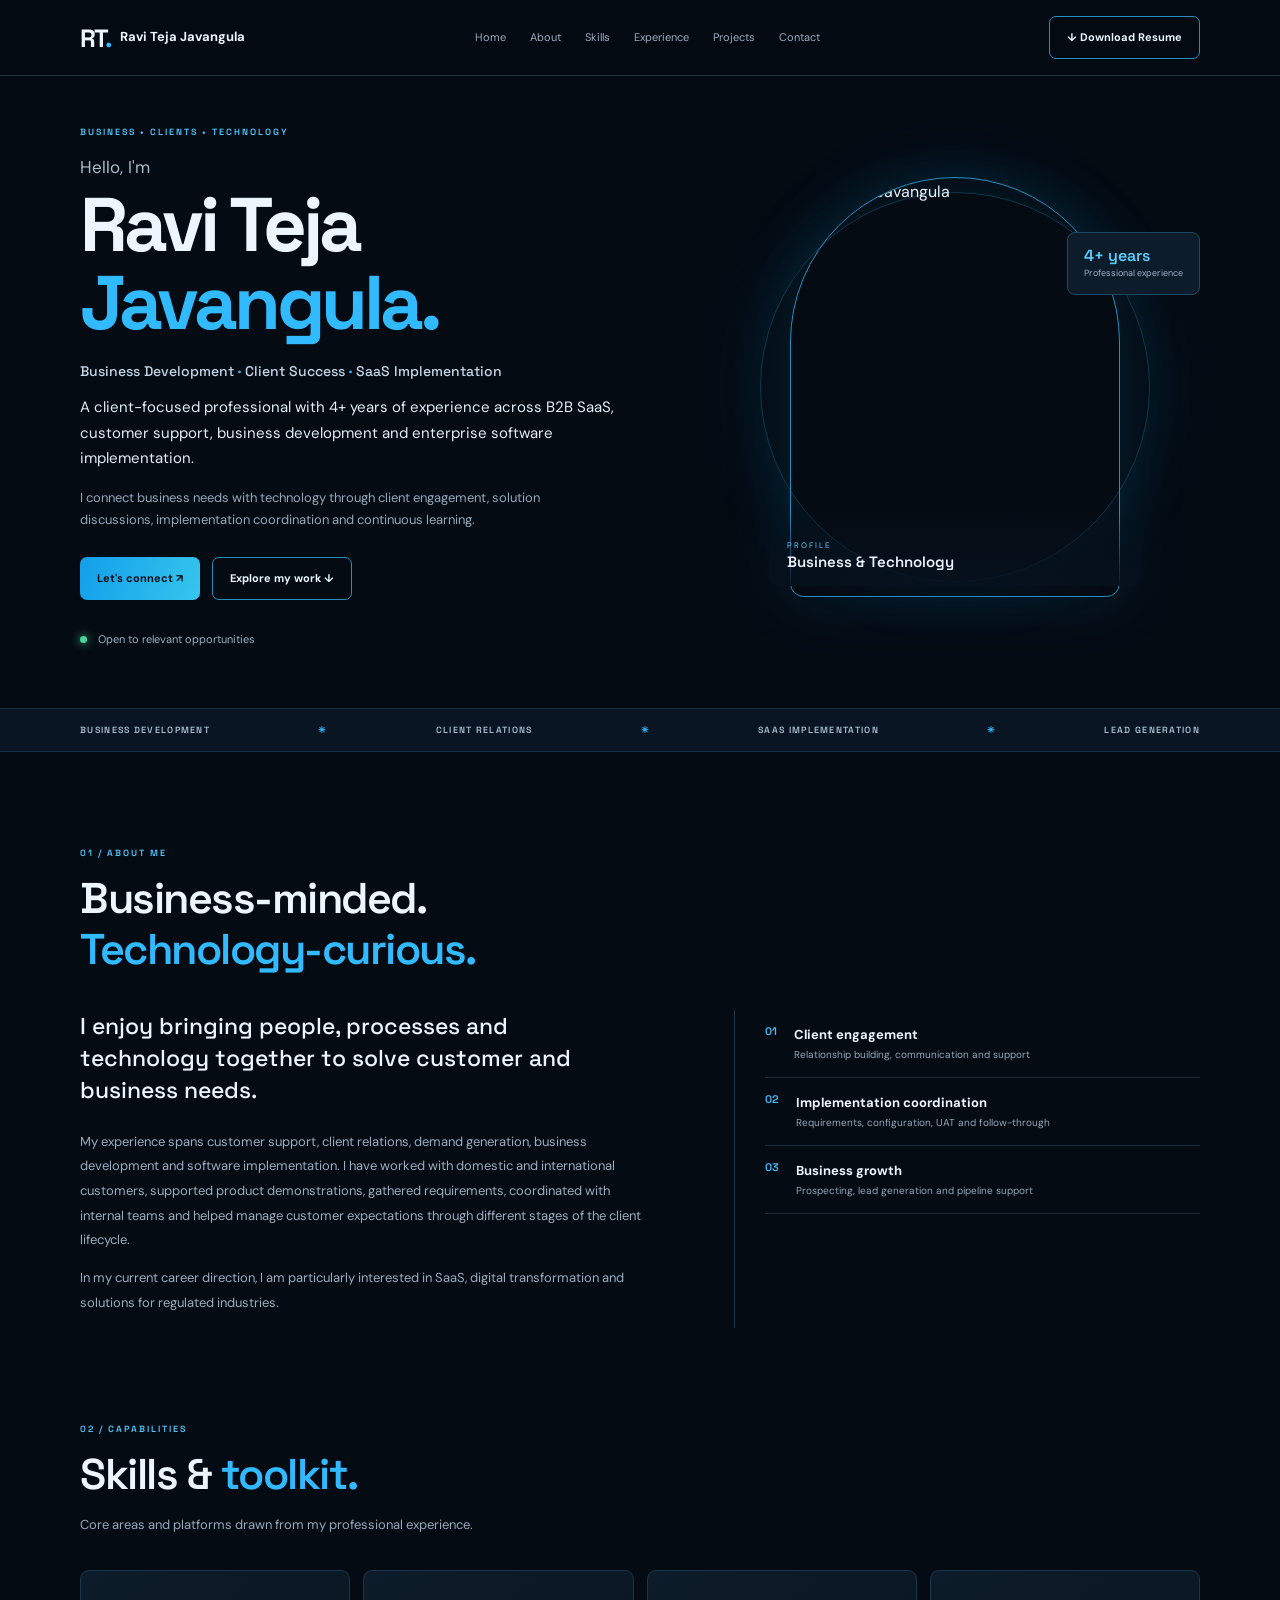
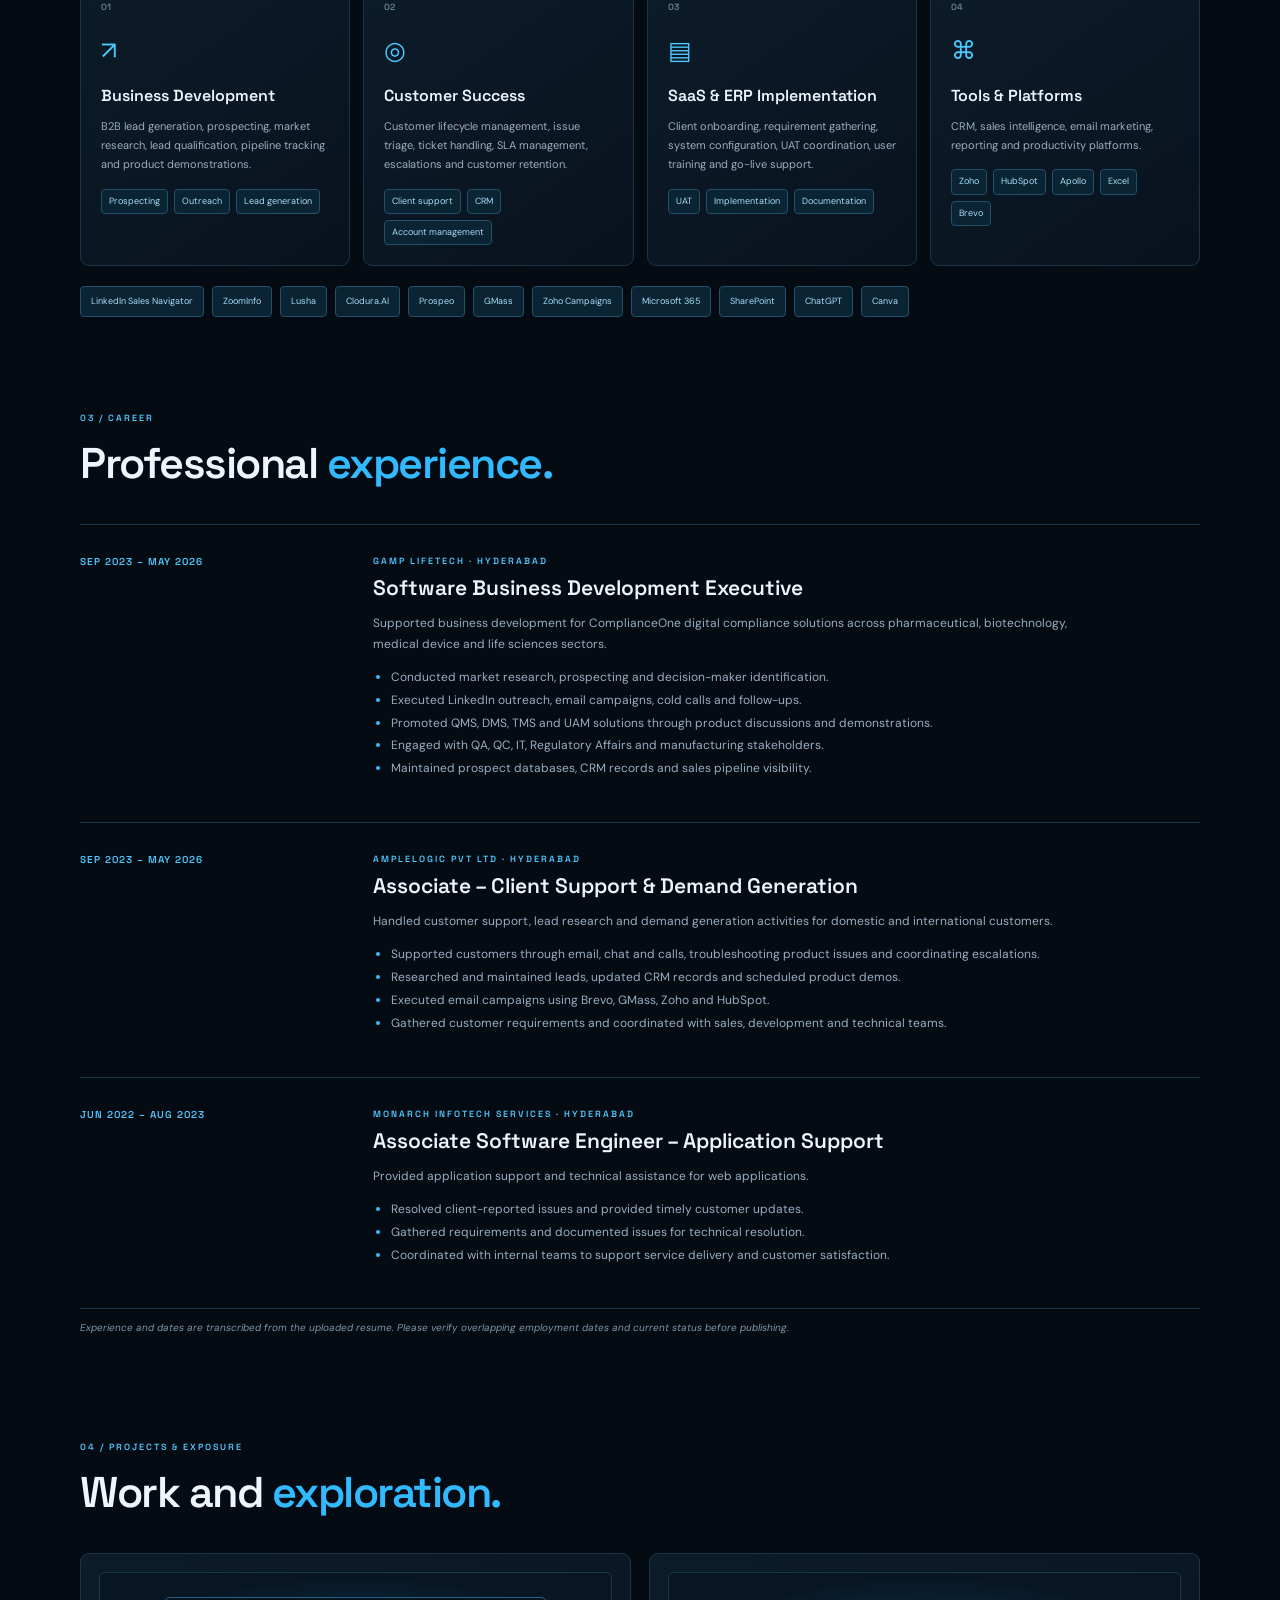
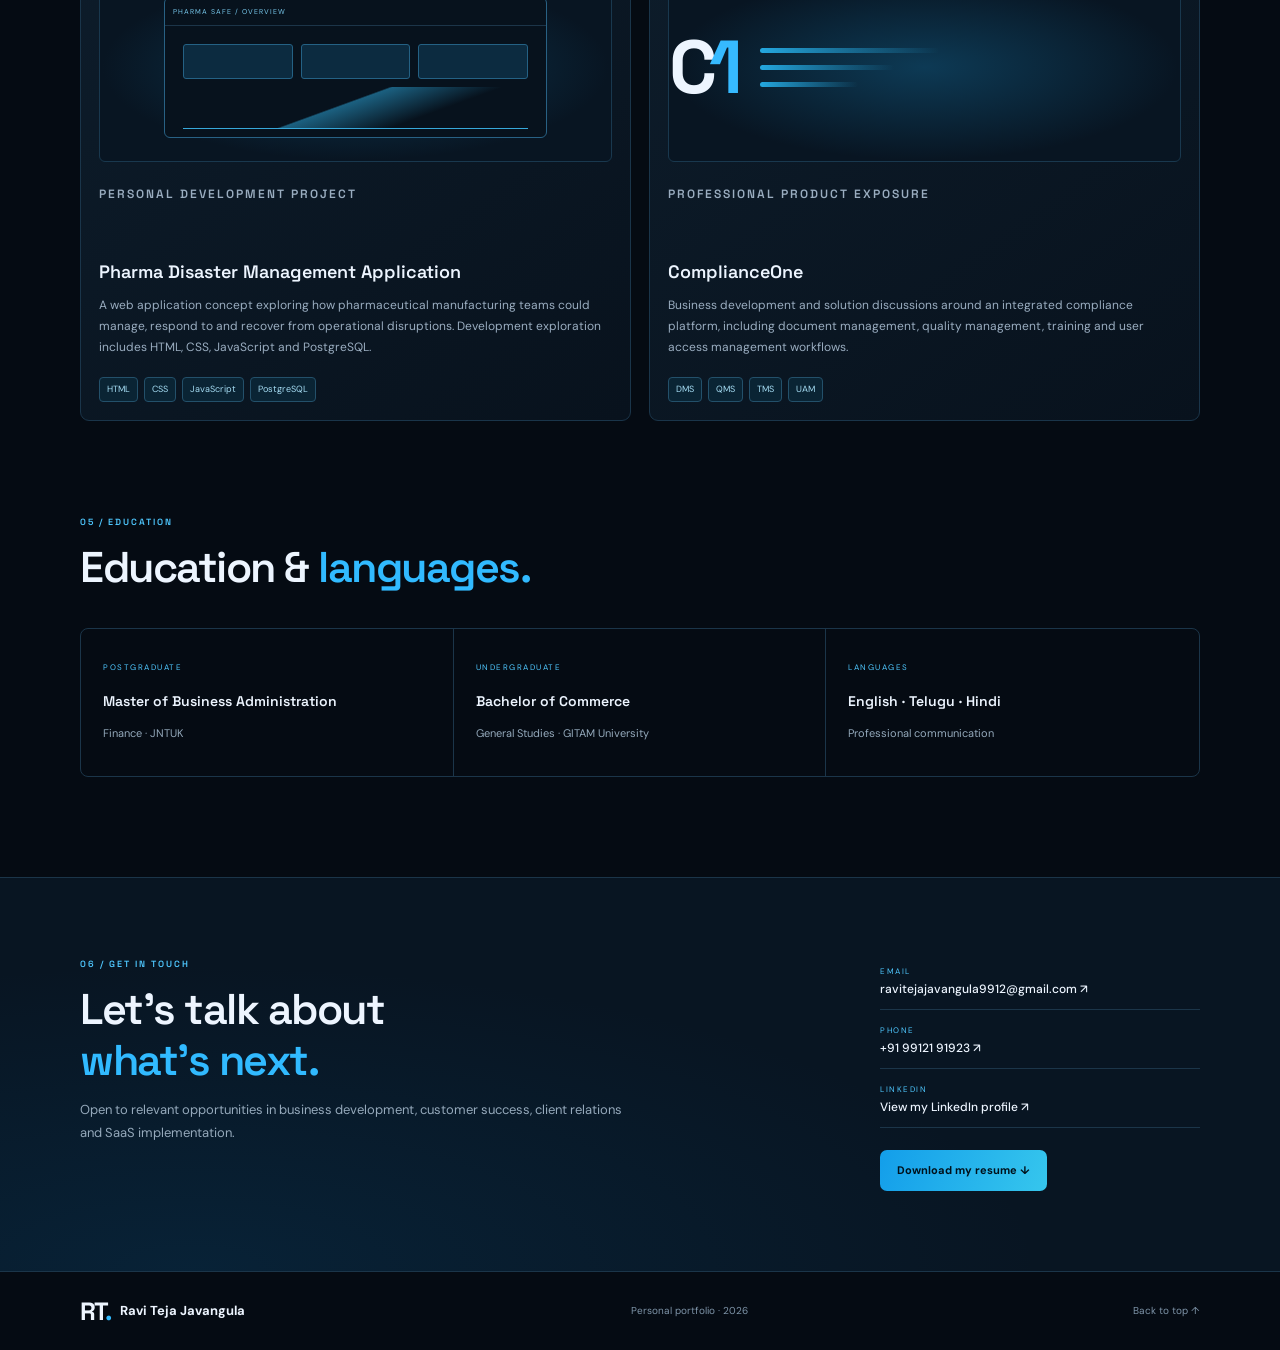
==== index.html @ 18e2c73a "Add files via upload" ====
<!DOCTYPE html>
<html lang="en">
<head>
<meta charset="UTF-8"><meta name="viewport" content="width=device-width, initial-scale=1.0">
<meta name="description" content="Ravi Teja Javangula | Business Development, Client Success and SaaS Implementation">
<title>Ravi Teja Javangula | Portfolio</title>
<link rel="preconnect" href="https://fonts.googleapis.com"><link rel="preconnect" href="https://fonts.gstatic.com" crossorigin>
<link href="https://fonts.googleapis.com/css2?family=DM+Sans:wght@400;500;600;700&family=Space+Grotesk:wght@400;500;600;700&display=swap" rel="stylesheet">
<link rel="stylesheet" href="style.css">
</head>
<body>
<header class="header"><a class="brand" href="#home"><span>RT<span class="blue">.</span></span> Ravi Teja Javangula</a>
<button class="menu" aria-label="Toggle menu" aria-expanded="false"><i></i><i></i><i></i></button>
<nav id="nav"><a href="#home">Home</a><a href="#about">About</a><a href="#skills">Skills</a><a href="#experience">Experience</a><a href="#projects">Projects</a><a href="#contact">Contact</a></nav>
<a class="btn btn-outline resume" href="assets/Ravi-Resume.docx" download>↓ Download Resume</a></header>
<main>
<section class="hero wrap" id="home"><div class="hero-copy reveal"><p class="eyebrow">BUSINESS • CLIENTS • TECHNOLOGY</p><p class="hello">Hello, I'm</p><h1>Ravi Teja<br><span>Javangula.</span></h1>
<h2>Business Development <b>·</b> Client Success <b>·</b> SaaS Implementation</h2>
<p class="lead">A client-focused professional with 4+ years of experience across B2B SaaS, customer support, business development and enterprise software implementation.</p>
<p class="sublead">I connect business needs with technology through client engagement, solution discussions, implementation coordination and continuous learning.</p>
<div class="actions"><a class="btn btn-primary" href="#contact">Let's connect ↗</a><a class="btn btn-outline" href="#projects">Explore my work ↓</a></div>
<div class="availability"><span></span> Open to relevant opportunities</div></div>
<div class="hero-photo reveal"><div class="photo-glow"></div><img src="images/ravi-profile.jpg" alt="Ravi Teja Javangula"><div class="photo-label"><small>PROFILE</small><strong>Business & Technology</strong></div><div class="floating-note"><b>4+ years</b><small>Professional experience</small></div></div></section>
<div class="ticker"><div class="wrap ticker-inner"><span>BUSINESS DEVELOPMENT</span><b>✳</b><span>CLIENT RELATIONS</span><b>✳</b><span>SAAS IMPLEMENTATION</span><b>✳</b><span>LEAD GENERATION</span></div></div>
<section class="section wrap" id="about"><div class="heading reveal"><p class="eyebrow">01 / ABOUT ME</p><h2>Business-minded.<br><span>Technology-curious.</span></h2></div><div class="about-grid"><div class="about-text reveal"><p class="big">I enjoy bringing people, processes and technology together to solve customer and business needs.</p><p>My experience spans customer support, client relations, demand generation, business development and software implementation. I have worked with domestic and international customers, supported product demonstrations, gathered requirements, coordinated with internal teams and helped manage customer expectations through different stages of the client lifecycle.</p><p>In my current career direction, I am particularly interested in SaaS, digital transformation and solutions for regulated industries.</p></div><div class="facts reveal"><div><em>01</em><p><strong>Client engagement</strong><small>Relationship building, communication and support</small></p></div><div><em>02</em><p><strong>Implementation coordination</strong><small>Requirements, configuration, UAT and follow-through</small></p></div><div><em>03</em><p><strong>Business growth</strong><small>Prospecting, lead generation and pipeline support</small></p></div></div></div></section>
<section class="section wrap" id="skills"><div class="heading reveal"><p class="eyebrow">02 / CAPABILITIES</p><h2>Skills & <span>toolkit.</span></h2><p class="muted">Core areas and platforms drawn from my professional experience.</p></div><div class="cards skills">
<article class="card reveal"><label>01</label><div class="symbol">↗</div><h3>Business Development</h3><p>B2B lead generation, prospecting, market research, lead qualification, pipeline tracking and product demonstrations.</p><div class="tags"><span>Prospecting</span><span>Outreach</span><span>Lead generation</span></div></article>
<article class="card reveal"><label>02</label><div class="symbol">◎</div><h3>Customer Success</h3><p>Customer lifecycle management, issue triage, ticket handling, SLA management, escalations and customer retention.</p><div class="tags"><span>Client support</span><span>CRM</span><span>Account management</span></div></article>
<article class="card reveal"><label>03</label><div class="symbol">▤</div><h3>SaaS & ERP Implementation</h3><p>Client onboarding, requirement gathering, system configuration, UAT coordination, user training and go-live support.</p><div class="tags"><span>UAT</span><span>Implementation</span><span>Documentation</span></div></article>
<article class="card reveal"><label>04</label><div class="symbol">⌘</div><h3>Tools & Platforms</h3><p>CRM, sales intelligence, email marketing, reporting and productivity platforms.</p><div class="tags"><span>Zoho</span><span>HubSpot</span><span>Apollo</span><span>Excel</span><span>Brevo</span></div></article>
</div><div class="tool-cloud reveal"><span>LinkedIn Sales Navigator</span><span>ZoomInfo</span><span>Lusha</span><span>Clodura.AI</span><span>Prospeo</span><span>GMass</span><span>Zoho Campaigns</span><span>Microsoft 365</span><span>SharePoint</span><span>ChatGPT</span><span>Canva</span></div></section>
<section class="section wrap" id="experience"><div class="heading reveal"><p class="eyebrow">03 / CAREER</p><h2>Professional <span>experience.</span></h2></div><div class="timeline">
<article class="job reveal"><div class="job-date">SEP 2023 – MAY 2026</div><div><p class="eyebrow">GAMP LIFETECH · HYDERABAD</p><h3>Software Business Development Executive</h3><p>Supported business development for ComplianceOne digital compliance solutions across pharmaceutical, biotechnology, medical device and life sciences sectors.</p><ul><li>Conducted market research, prospecting and decision-maker identification.</li><li>Executed LinkedIn outreach, email campaigns, cold calls and follow-ups.</li><li>Promoted QMS, DMS, TMS and UAM solutions through product discussions and demonstrations.</li><li>Engaged with QA, QC, IT, Regulatory Affairs and manufacturing stakeholders.</li><li>Maintained prospect databases, CRM records and sales pipeline visibility.</li></ul></div></article>
<article class="job reveal"><div class="job-date">SEP 2023 – MAY 2026</div><div><p class="eyebrow">AMPLELOGIC PVT LTD · HYDERABAD</p><h3>Associate – Client Support & Demand Generation</h3><p>Handled customer support, lead research and demand generation activities for domestic and international customers.</p><ul><li>Supported customers through email, chat and calls, troubleshooting product issues and coordinating escalations.</li><li>Researched and maintained leads, updated CRM records and scheduled product demos.</li><li>Executed email campaigns using Brevo, GMass, Zoho and HubSpot.</li><li>Gathered customer requirements and coordinated with sales, development and technical teams.</li></ul></div></article>
<article class="job reveal"><div class="job-date">JUN 2022 – AUG 2023</div><div><p class="eyebrow">MONARCH INFOTECH SERVICES · HYDERABAD</p><h3>Associate Software Engineer – Application Support</h3><p>Provided application support and technical assistance for web applications.</p><ul><li>Resolved client-reported issues and provided timely customer updates.</li><li>Gathered requirements and documented issues for technical resolution.</li><li>Coordinated with internal teams to support service delivery and customer satisfaction.</li></ul></div></article>
</div><p class="small-note">Experience and dates are transcribed from the uploaded resume. Please verify overlapping employment dates and current status before publishing.</p></section>
<section class="section wrap" id="projects"><div class="heading reveal"><p class="eyebrow">04 / PROJECTS & EXPOSURE</p><h2>Work and <span>exploration.</span></h2></div><div class="project-grid">
<article class="project card reveal"><div class="project-visual"><div class="window"><div class="window-top">PHARMA SAFE / OVERVIEW</div><div class="window-body"><i></i><i></i><i></i><b></b></div></div></div><p class="eyebrow">PERSONAL DEVELOPMENT PROJECT</p><h3>Pharma Disaster Management Application</h3><p>A web application concept exploring how pharmaceutical manufacturing teams could manage, respond to and recover from operational disruptions. Development exploration includes HTML, CSS, JavaScript and PostgreSQL.</p><div class="tags"><span>HTML</span><span>CSS</span><span>JavaScript</span><span>PostgreSQL</span></div></article>
<article class="project card reveal"><div class="project-visual compliance"><div class="c1">C<span>1</span></div><div class="lines"><i></i><i></i><i></i></div></div><p class="eyebrow">PROFESSIONAL PRODUCT EXPOSURE</p><h3>ComplianceOne</h3><p>Business development and solution discussions around an integrated compliance platform, including document management, quality management, training and user access management workflows.</p><div class="tags"><span>DMS</span><span>QMS</span><span>TMS</span><span>UAM</span></div></article>
</div></section>
<section class="section wrap" id="education"><div class="heading reveal"><p class="eyebrow">05 / EDUCATION</p><h2>Education & <span>languages.</span></h2></div><div class="education-grid reveal"><div class="education-item"><small>POSTGRADUATE</small><h3>Master of Business Administration</h3><p>Finance · JNTUK</p></div><div class="education-item"><small>UNDERGRADUATE</small><h3>Bachelor of Commerce</h3><p>General Studies · GITAM University</p></div><div class="education-item"><small>LANGUAGES</small><h3>English · Telugu · Hindi</h3><p>Professional communication</p></div></div></section>
<section class="contact" id="contact"><div class="wrap contact-inner"><div class="heading reveal"><p class="eyebrow">06 / GET IN TOUCH</p><h2>Let's talk about<br><span>what's next.</span></h2><p class="muted">Open to relevant opportunities in business development, customer success, client relations and SaaS implementation.</p></div><div class="contact-links reveal"><a href="mailto:ravitejajavangula9912@gmail.com"><small>EMAIL</small><strong>ravitejajavangula9912@gmail.com ↗</strong></a><a href="tel:+919912191923"><small>PHONE</small><strong>+91 99121 91923 ↗</strong></a><a href="https://www.linkedin.com/in/javangula-ravi-teja-a2a425235/" target="_blank" rel="noreferrer"><small>LINKEDIN</small><strong>View my LinkedIn profile ↗</strong></a><a class="btn btn-primary" href="assets/Ravi-Resume.docx" download>Download my resume ↓</a></div></div></section>
</main>
<footer class="footer wrap"><a class="brand" href="#home"><span>RT<span class="blue">.</span></span> Ravi Teja Javangula</a><span>Personal portfolio · <span id="year"></span></span><a href="#home">Back to top ↑</a></footer>
<script src="script.js"></script></body></html>
---- style.css ----
*{box-sizing:border-box}html{scroll-behavior:smooth;scroll-padding-top:90px}body{margin:0;background:#050b13;color:#edf5ff;font-family:'DM Sans',sans-serif;line-height:1.7}a{color:inherit;text-decoration:none}.blue,.heading h2 span,.hero h1 span{color:#31baff}.wrap{width:min(1120px,calc(100% - 44px));margin:auto}.header{height:76px;position:sticky;top:0;z-index:10;display:flex;align-items:center;justify-content:space-between;padding:0 max(22px,calc((100% - 1120px)/2));background:rgba(5,11,19,.9);backdrop-filter:blur(16px);border-bottom:1px solid #183044}.brand{display:flex;align-items:center;gap:10px;font-size:13px;font-weight:700;white-space:nowrap}.brand>span:first-child{font:700 25px 'Space Grotesk';letter-spacing:-2px}.header nav{display:flex;gap:24px}.header nav a{font-size:11px;color:#9aadc0}.header nav a:hover{color:#4ccaff}.btn{display:inline-flex;align-items:center;justify-content:center;padding:11px 17px;border-radius:7px;font-size:11px;font-weight:700;transition:.2s}.btn:hover{transform:translateY(-2px)}.btn-primary{background:linear-gradient(110deg,#139eea,#36c6ed);color:#00111b}.btn-outline{border:1px solid #278ec0;color:#eaf8ff}.menu{display:none}.hero{min-height:610px;display:grid;grid-template-columns:1.08fr .92fr;align-items:center;gap:55px;padding-top:50px;padding-bottom:60px}.eyebrow{font:600 9px 'Space Grotesk';letter-spacing:2px;color:#4fc8ff;margin:0 0 15px}.hello{color:#a9bbcc;margin:0;font-size:17px}.hero h1{font:700 clamp(48px,6vw,76px)/1.03 'Space Grotesk';letter-spacing:-4px;margin:4px 0 20px}.hero h2{font:500 14px 'Space Grotesk';color:#c4d7e8}.hero h2 b{color:#31baff}.lead{font-size:15px;color:#e2edf7;max-width:540px}.sublead{font-size:13px;color:#93a8bb;max-width:520px}.actions{display:flex;gap:12px;margin-top:26px}.availability{font-size:11px;color:#9aafc2;margin-top:30px}.availability span{display:inline-block;width:7px;height:7px;border-radius:50%;background:#4ad69a;margin-right:8px;box-shadow:0 0 10px #4ad69a}.hero-photo{height:450px;position:relative;display:flex;justify-content:center;align-items:center}.hero-photo img{height:420px;width:min(330px,82%);object-fit:cover;object-position:50% 20%;border-radius:170px 170px 14px 14px;border:1px solid #258fc2;position:relative;z-index:1;box-shadow:0 0 65px #0878aa30}.photo-glow{position:absolute;width:390px;height:390px;border:1px solid #1b91c355;border-radius:50%;box-shadow:0 0 70px #0a8ec322}.photo-label{position:absolute;z-index:2;bottom:26px;left:12%;right:12%;padding:28px 18px 15px;background:linear-gradient(transparent,#06111df2);border-radius:0 0 12px 12px}.photo-label small,.photo-label strong{display:block}.photo-label small{font-size:8px;letter-spacing:2px;color:#59cfff}.photo-label strong{font:600 15px 'Space Grotesk'}.floating-note{position:absolute;z-index:3;right:0;top:70px;background:#0c1c2b;border:1px solid #1d4963;border-radius:8px;padding:12px 16px}.floating-note b,.floating-note small{display:block}.floating-note b{color:#5bceff;font:600 16px 'Space Grotesk'}.floating-note small{font-size:9px;color:#9db1c3}.ticker{border-block:1px solid #173047;background:#091522}.ticker-inner{display:flex;align-items:center;justify-content:space-between;gap:12px;padding:15px 0;color:#a9bfd1;font:600 9px 'Space Grotesk';letter-spacing:1.3px}.ticker b{color:#31baff}.section{padding-top:95px}.heading{margin-bottom:34px}.heading h2{font:600 clamp(32px,4vw,43px)/1.18 'Space Grotesk';letter-spacing:-1.5px;margin:0}.muted{font-size:13px;color:#95a9bb;max-width:560px}.about-grid{display:grid;grid-template-columns:1.1fr .9fr;gap:85px}.big{font:500 23px/1.4 'Space Grotesk';max-width:530px;margin-top:0}.about-text p:not(.big){font-size:13px;color:#9aadc0;line-height:1.9}.facts{border-left:1px solid #1c3549;padding-left:30px}.facts>div{display:flex;gap:17px;padding:14px 0;border-bottom:1px solid #172c3e}.facts em{font:600 11px 'Space Grotesk';color:#42bfff;font-style:normal}.facts p{margin:0}.facts strong,.facts small{display:block}.facts strong{font-size:13px}.facts small{font-size:10px;color:#92a7ba}.cards{display:grid;grid-template-columns:repeat(4,1fr);gap:13px}.card{border:1px solid #1a354a;background:linear-gradient(145deg,#0d1c2a,#08121d);border-radius:9px;padding:20px;transition:.25s}.card:hover{border-color:#38b8ed;transform:translateY(-4px)}.card label{font:600 9px 'Space Grotesk';color:#648198}.symbol{font-size:25px;color:#4ccaff;margin:12px 0}.card h3,.project h3{font:600 16px 'Space Grotesk';margin:0 0 8px}.card p,.project p{font-size:11px;color:#9aadc0;line-height:1.75}.tags{display:flex;flex-wrap:wrap;gap:6px;margin-top:14px}.tags span,.tool-cloud span{font-size:9px;color:#a6ddf4;border:1px solid #23506a;background:#0a2434;padding:4px 7px;border-radius:4px}.tool-cloud{display:flex;flex-wrap:wrap;gap:8px;margin-top:20px}.tool-cloud span{padding:7px 10px}.timeline{border-top:1px solid #1b3549}.job{display:grid;grid-template-columns:.3fr 1fr;gap:45px;padding:30px 0;border-bottom:1px solid #1b3549}.job-date{font:600 10px 'Space Grotesk';color:#4fc8ff;letter-spacing:1px}.job .eyebrow{margin-bottom:7px}.job h3{font:600 21px 'Space Grotesk';margin:0}.job p:not(.eyebrow){font-size:12px;color:#9aadc0;max-width:720px}.job ul{padding-left:18px;color:#9aadc0;font-size:12px;line-height:1.9}.job li::marker{color:#3bbcff}.small-note{font-size:10px;color:#8095a8;font-style:italic}.project-grid{display:grid;grid-template-columns:1fr 1fr;gap:18px}.project{padding:18px}.project-visual{height:190px;display:grid;place-items:center;border:1px solid #19384e;border-radius:6px;background:radial-gradient(ellipse,#0d3a55 0%,#081522 70%);margin-bottom:22px}.window{width:75%;height:75%;border:1px solid #286184;border-radius:6px;background:#07121d}.window-top{font-size:7px;letter-spacing:1px;color:#78c9ed;padding:8px;border-bottom:1px solid #1c3549}.window-body{padding:18px;display:grid;grid-template-columns:repeat(3,1fr);gap:8px}.window-body i{height:35px;border:1px solid #246184;background:#0c2b40;border-radius:3px}.window-body b{grid-column:1/4;height:42px;border-bottom:1px solid #37a8da;background:linear-gradient(160deg,transparent 45%,#1b6080 46%,transparent 70%)}.compliance{display:flex;gap:25px}.c1{font:700 75px 'Space Grotesk';letter-spacing:-8px}.c1 span{color:#36baff}.lines{display:grid;gap:12px;width:35%;align-content:center}.lines i{height:5px;border-radius:5px;background:linear-gradient(90deg,#24a8e0,transparent)}.lines i:nth-child(2){width:75%}.lines i:nth-child(3){width:55%}.project .eyebrow{margin-bottom:8px}.project h3{font-size:18px}.project p{font-size:12px;min-height:68px}.education-grid{display:grid;grid-template-columns:repeat(3,1fr);border:1px solid #1b3549;border-radius:8px}.education-item{padding:22px;border-right:1px solid #1b3549}.education-item:last-child{border:0}.education-item small{font-size:8px;letter-spacing:1.5px;color:#4fc8ff}.education-item h3{font:600 14px 'Space Grotesk'}.education-item p{font-size:11px;color:#94a9bb}.contact{margin-top:100px;padding:80px 0;background:radial-gradient(ellipse at 15% 100%,#07508038,transparent 55%),#081522;border-block:1px solid #1b3549}.contact-inner{display:flex;align-items:flex-end;justify-content:space-between;gap:35px}.contact-links{display:grid;gap:14px;min-width:320px}.contact-links a:not(.btn){border-bottom:1px solid #1b3549;padding-bottom:10px}.contact-links small,.contact-links strong{display:block}.contact-links small{font-size:8px;letter-spacing:1.5px;color:#4fc8ff}.contact-links strong{font-size:12px;font-weight:500}.contact-links .btn{justify-self:start;margin-top:8px}.footer{display:flex;align-items:center;justify-content:space-between;padding-top:23px;padding-bottom:23px;color:#7f95a9;font-size:10px}.footer .brand{color:#edf5ff}.reveal{opacity:0;transform:translateY(18px);transition:opacity .65s ease,transform .65s ease}.reveal.show{opacity:1;transform:none}
@media(max-width:900px){.header nav{gap:12px}.header nav a{font-size:10px}.resume{display:none}.hero{gap:15px}.cards{grid-template-columns:repeat(2,1fr)}.about-grid{gap:35px}}
@media(max-width:680px){.wrap{width:calc(100% - 34px)}.header{height:66px;padding:0 17px}.menu{display:flex;flex-direction:column;gap:5px;background:none;border:0;padding:8px}.menu i{width:22px;height:2px;background:#e8f6ff}.header nav{display:none;position:absolute;top:66px;left:0;right:0;padding:18px;background:#081522;border-bottom:1px solid #1b3549;flex-direction:column;gap:15px}.header nav.open{display:flex}.hero{grid-template-columns:1fr;padding-top:65px;gap:20px}.hero h1{font-size:54px}.hero-photo{height:390px}.hero-photo img{height:360px}.photo-glow{width:320px;height:320px}.floating-note{right:0;top:45px}.ticker-inner{justify-content:center;flex-wrap:wrap}.ticker-inner span{font-size:8px}.section{padding-top:75px}.about-grid{grid-template-columns:1fr;gap:25px}.facts{padding-left:18px}.cards{grid-template-columns:1fr}.card{min-height:0}.job{grid-template-columns:1fr;gap:10px}.project-grid{grid-template-columns:1fr}.education-grid{grid-template-columns:1fr}.education-item{border-right:0;border-bottom:1px solid #1b3549}.education-item:last-child{border-bottom:0}.contact-inner{display:block}.contact-links{margin-top:35px;min-width:0}.footer{flex-wrap:wrap;gap:14px}.actions{flex-wrap:wrap}}
@media(prefers-reduced-motion:reduce){html{scroll-behavior:auto}.reveal{opacity:1;transform:none;transition:none}*{transition:none!important}}
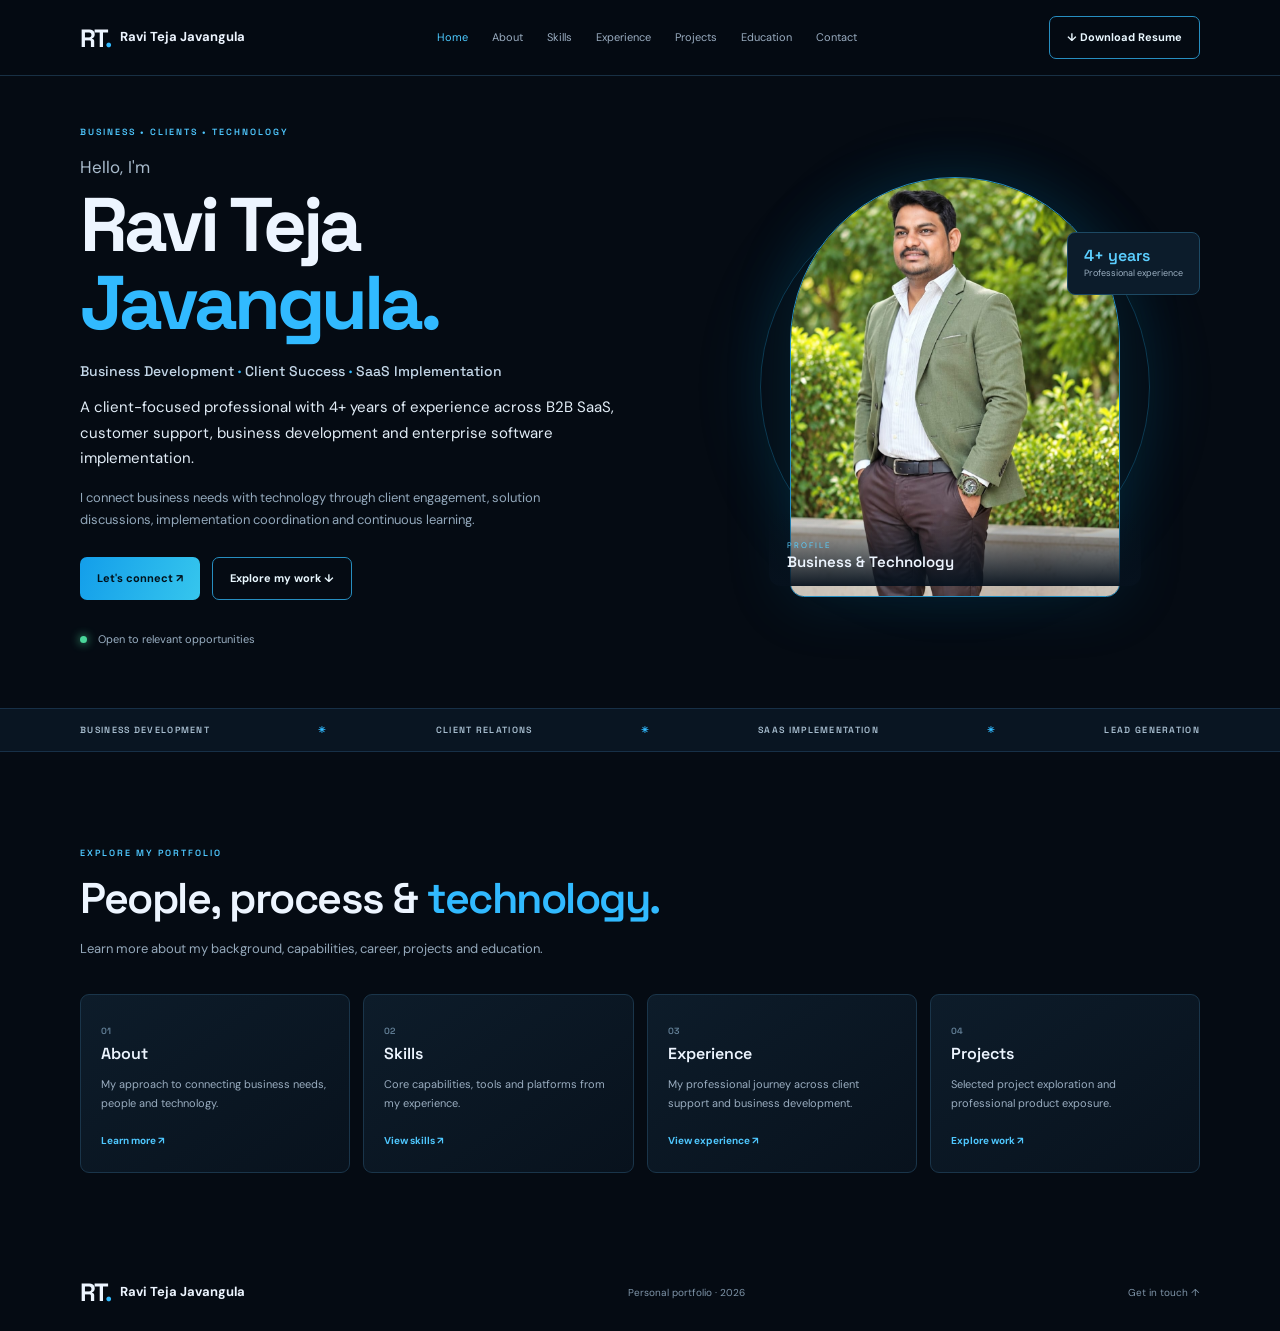
==== commit 2e9b0866: "Add files via upload" ====
--- a/index.html
+++ b/index.html
@@ -1,45 +1,34 @@
-<!DOCTYPE html>
-<html lang="en">
-<head>
-<meta charset="UTF-8"><meta name="viewport" content="width=device-width, initial-scale=1.0">
-<meta name="description" content="Ravi Teja Javangula | Business Development, Client Success and SaaS Implementation">
-<title>Ravi Teja Javangula | Portfolio</title>
-<link rel="preconnect" href="https://fonts.googleapis.com"><link rel="preconnect" href="https://fonts.gstatic.com" crossorigin>
-<link href="https://fonts.googleapis.com/css2?family=DM+Sans:wght@400;500;600;700&family=Space+Grotesk:wght@400;500;600;700&display=swap" rel="stylesheet">
-<link rel="stylesheet" href="style.css">
-</head>
-<body>
-<header class="header"><a class="brand" href="#home"><span>RT<span class="blue">.</span></span> Ravi Teja Javangula</a>
-<button class="menu" aria-label="Toggle menu" aria-expanded="false"><i></i><i></i><i></i></button>
-<nav id="nav"><a href="#home">Home</a><a href="#about">About</a><a href="#skills">Skills</a><a href="#experience">Experience</a><a href="#projects">Projects</a><a href="#contact">Contact</a></nav>
-<a class="btn btn-outline resume" href="assets/Ravi-Resume.docx" download>↓ Download Resume</a></header>
-<main>
-<section class="hero wrap" id="home"><div class="hero-copy reveal"><p class="eyebrow">BUSINESS • CLIENTS • TECHNOLOGY</p><p class="hello">Hello, I'm</p><h1>Ravi Teja<br><span>Javangula.</span></h1>
-<h2>Business Development <b>·</b> Client Success <b>·</b> SaaS Implementation</h2>
-<p class="lead">A client-focused professional with 4+ years of experience across B2B SaaS, customer support, business development and enterprise software implementation.</p>
-<p class="sublead">I connect business needs with technology through client engagement, solution discussions, implementation coordination and continuous learning.</p>
-<div class="actions"><a class="btn btn-primary" href="#contact">Let's connect ↗</a><a class="btn btn-outline" href="#projects">Explore my work ↓</a></div>
-<div class="availability"><span></span> Open to relevant opportunities</div></div>
-<div class="hero-photo reveal"><div class="photo-glow"></div><img src="images/ravi-profile.jpg" alt="Ravi Teja Javangula"><div class="photo-label"><small>PROFILE</small><strong>Business & Technology</strong></div><div class="floating-note"><b>4+ years</b><small>Professional experience</small></div></div></section>
-<div class="ticker"><div class="wrap ticker-inner"><span>BUSINESS DEVELOPMENT</span><b>✳</b><span>CLIENT RELATIONS</span><b>✳</b><span>SAAS IMPLEMENTATION</span><b>✳</b><span>LEAD GENERATION</span></div></div>
-<section class="section wrap" id="about"><div class="heading reveal"><p class="eyebrow">01 / ABOUT ME</p><h2>Business-minded.<br><span>Technology-curious.</span></h2></div><div class="about-grid"><div class="about-text reveal"><p class="big">I enjoy bringing people, processes and technology together to solve customer and business needs.</p><p>My experience spans customer support, client relations, demand generation, business development and software implementation. I have worked with domestic and international customers, supported product demonstrations, gathered requirements, coordinated with internal teams and helped manage customer expectations through different stages of the client lifecycle.</p><p>In my current career direction, I am particularly interested in SaaS, digital transformation and solutions for regulated industries.</p></div><div class="facts reveal"><div><em>01</em><p><strong>Client engagement</strong><small>Relationship building, communication and support</small></p></div><div><em>02</em><p><strong>Implementation coordination</strong><small>Requirements, configuration, UAT and follow-through</small></p></div><div><em>03</em><p><strong>Business growth</strong><small>Prospecting, lead generation and pipeline support</small></p></div></div></div></section>
-<section class="section wrap" id="skills"><div class="heading reveal"><p class="eyebrow">02 / CAPABILITIES</p><h2>Skills & <span>toolkit.</span></h2><p class="muted">Core areas and platforms drawn from my professional experience.</p></div><div class="cards skills">
-<article class="card reveal"><label>01</label><div class="symbol">↗</div><h3>Business Development</h3><p>B2B lead generation, prospecting, market research, lead qualification, pipeline tracking and product demonstrations.</p><div class="tags"><span>Prospecting</span><span>Outreach</span><span>Lead generation</span></div></article>
-<article class="card reveal"><label>02</label><div class="symbol">◎</div><h3>Customer Success</h3><p>Customer lifecycle management, issue triage, ticket handling, SLA management, escalations and customer retention.</p><div class="tags"><span>Client support</span><span>CRM</span><span>Account management</span></div></article>
-<article class="card reveal"><label>03</label><div class="symbol">▤</div><h3>SaaS & ERP Implementation</h3><p>Client onboarding, requirement gathering, system configuration, UAT coordination, user training and go-live support.</p><div class="tags"><span>UAT</span><span>Implementation</span><span>Documentation</span></div></article>
-<article class="card reveal"><label>04</label><div class="symbol">⌘</div><h3>Tools & Platforms</h3><p>CRM, sales intelligence, email marketing, reporting and productivity platforms.</p><div class="tags"><span>Zoho</span><span>HubSpot</span><span>Apollo</span><span>Excel</span><span>Brevo</span></div></article>
-</div><div class="tool-cloud reveal"><span>LinkedIn Sales Navigator</span><span>ZoomInfo</span><span>Lusha</span><span>Clodura.AI</span><span>Prospeo</span><span>GMass</span><span>Zoho Campaigns</span><span>Microsoft 365</span><span>SharePoint</span><span>ChatGPT</span><span>Canva</span></div></section>
-<section class="section wrap" id="experience"><div class="heading reveal"><p class="eyebrow">03 / CAREER</p><h2>Professional <span>experience.</span></h2></div><div class="timeline">
-<article class="job reveal"><div class="job-date">SEP 2023 – MAY 2026</div><div><p class="eyebrow">GAMP LIFETECH · HYDERABAD</p><h3>Software Business Development Executive</h3><p>Supported business development for ComplianceOne digital compliance solutions across pharmaceutical, biotechnology, medical device and life sciences sectors.</p><ul><li>Conducted market research, prospecting and decision-maker identification.</li><li>Executed LinkedIn outreach, email campaigns, cold calls and follow-ups.</li><li>Promoted QMS, DMS, TMS and UAM solutions through product discussions and demonstrations.</li><li>Engaged with QA, QC, IT, Regulatory Affairs and manufacturing stakeholders.</li><li>Maintained prospect databases, CRM records and sales pipeline visibility.</li></ul></div></article>
-<article class="job reveal"><div class="job-date">SEP 2023 – MAY 2026</div><div><p class="eyebrow">AMPLELOGIC PVT LTD · HYDERABAD</p><h3>Associate – Client Support & Demand Generation</h3><p>Handled customer support, lead research and demand generation activities for domestic and international customers.</p><ul><li>Supported customers through email, chat and calls, troubleshooting product issues and coordinating escalations.</li><li>Researched and maintained leads, updated CRM records and scheduled product demos.</li><li>Executed email campaigns using Brevo, GMass, Zoho and HubSpot.</li><li>Gathered customer requirements and coordinated with sales, development and technical teams.</li></ul></div></article>
-<article class="job reveal"><div class="job-date">JUN 2022 – AUG 2023</div><div><p class="eyebrow">MONARCH INFOTECH SERVICES · HYDERABAD</p><h3>Associate Software Engineer – Application Support</h3><p>Provided application support and technical assistance for web applications.</p><ul><li>Resolved client-reported issues and provided timely customer updates.</li><li>Gathered requirements and documented issues for technical resolution.</li><li>Coordinated with internal teams to support service delivery and customer satisfaction.</li></ul></div></article>
-</div><p class="small-note">Experience and dates are transcribed from the uploaded resume. Please verify overlapping employment dates and current status before publishing.</p></section>
-<section class="section wrap" id="projects"><div class="heading reveal"><p class="eyebrow">04 / PROJECTS & EXPOSURE</p><h2>Work and <span>exploration.</span></h2></div><div class="project-grid">
-<article class="project card reveal"><div class="project-visual"><div class="window"><div class="window-top">PHARMA SAFE / OVERVIEW</div><div class="window-body"><i></i><i></i><i></i><b></b></div></div></div><p class="eyebrow">PERSONAL DEVELOPMENT PROJECT</p><h3>Pharma Disaster Management Application</h3><p>A web application concept exploring how pharmaceutical manufacturing teams could manage, respond to and recover from operational disruptions. Development exploration includes HTML, CSS, JavaScript and PostgreSQL.</p><div class="tags"><span>HTML</span><span>CSS</span><span>JavaScript</span><span>PostgreSQL</span></div></article>
-<article class="project card reveal"><div class="project-visual compliance"><div class="c1">C<span>1</span></div><div class="lines"><i></i><i></i><i></i></div></div><p class="eyebrow">PROFESSIONAL PRODUCT EXPOSURE</p><h3>ComplianceOne</h3><p>Business development and solution discussions around an integrated compliance platform, including document management, quality management, training and user access management workflows.</p><div class="tags"><span>DMS</span><span>QMS</span><span>TMS</span><span>UAM</span></div></article>
-</div></section>
-<section class="section wrap" id="education"><div class="heading reveal"><p class="eyebrow">05 / EDUCATION</p><h2>Education & <span>languages.</span></h2></div><div class="education-grid reveal"><div class="education-item"><small>POSTGRADUATE</small><h3>Master of Business Administration</h3><p>Finance · JNTUK</p></div><div class="education-item"><small>UNDERGRADUATE</small><h3>Bachelor of Commerce</h3><p>General Studies · GITAM University</p></div><div class="education-item"><small>LANGUAGES</small><h3>English · Telugu · Hindi</h3><p>Professional communication</p></div></div></section>
-<section class="contact" id="contact"><div class="wrap contact-inner"><div class="heading reveal"><p class="eyebrow">06 / GET IN TOUCH</p><h2>Let's talk about<br><span>what's next.</span></h2><p class="muted">Open to relevant opportunities in business development, customer success, client relations and SaaS implementation.</p></div><div class="contact-links reveal"><a href="mailto:ravitejajavangula9912@gmail.com"><small>EMAIL</small><strong>ravitejajavangula9912@gmail.com ↗</strong></a><a href="tel:+919912191923"><small>PHONE</small><strong>+91 99121 91923 ↗</strong></a><a href="https://www.linkedin.com/in/javangula-ravi-teja-a2a425235/" target="_blank" rel="noreferrer"><small>LINKEDIN</small><strong>View my LinkedIn profile ↗</strong></a><a class="btn btn-primary" href="assets/Ravi-Resume.docx" download>Download my resume ↓</a></div></div></section>
-</main>
-<footer class="footer wrap"><a class="brand" href="#home"><span>RT<span class="blue">.</span></span> Ravi Teja Javangula</a><span>Personal portfolio · <span id="year"></span></span><a href="#home">Back to top ↑</a></footer>
-<script src="script.js"></script></body></html>+<!DOCTYPE html>
+<html lang="en">
+<head>
+<meta charset="UTF-8"><meta name="viewport" content="width=device-width, initial-scale=1.0">
+<meta name="description" content="Ravi Teja Javangula | Business Development, Client Success and SaaS Implementation">
+<title>Ravi Teja Javangula | Portfolio</title>
+<link rel="preconnect" href="https://fonts.googleapis.com"><link rel="preconnect" href="https://fonts.gstatic.com" crossorigin>
+<link href="https://fonts.googleapis.com/css2?family=DM+Sans:wght@400;500;600;700&family=Space+Grotesk:wght@400;500;600;700&display=swap" rel="stylesheet">
+<link rel="stylesheet" href="style.css">
+<link rel="stylesheet" href="pages.css">
+</head>
+<body>
+<header class="header"><a class="brand" href="index.html"><span>RT<span class="blue">.</span></span> Ravi Teja Javangula</a>
+<button class="menu" aria-label="Toggle menu" aria-expanded="false"><i></i><i></i><i></i></button>
+<nav id="nav" aria-label="Main navigation"><a href="index.html">Home</a><a href="about.html">About</a><a href="skills.html">Skills</a><a href="experience.html">Experience</a><a href="projects.html">Projects</a><a href="education.html">Education</a><a href="contact.html">Contact</a></nav>
+<a class="btn btn-outline resume" href="assets/Ravi-Resume.docx" download>↓ Download Resume</a></header>
+<main>
+<section class="hero wrap" id="home"><div class="hero-copy reveal"><p class="eyebrow">BUSINESS • CLIENTS • TECHNOLOGY</p><p class="hello">Hello, I'm</p><h1>Ravi Teja<br><span>Javangula.</span></h1>
+<h2>Business Development <b>·</b> Client Success <b>·</b> SaaS Implementation</h2>
+<p class="lead">A client-focused professional with 4+ years of experience across B2B SaaS, customer support, business development and enterprise software implementation.</p>
+<p class="sublead">I connect business needs with technology through client engagement, solution discussions, implementation coordination and continuous learning.</p>
+<div class="actions"><a class="btn btn-primary" href="contact.html">Let's connect ↗</a><a class="btn btn-outline" href="projects.html">Explore my work ↓</a></div>
+<div class="availability"><span></span> Open to relevant opportunities</div></div>
+<div class="hero-photo reveal"><div class="photo-glow"></div><img src="images/ravi-profile.jpg" alt="Ravi Teja Javangula"><div class="photo-label"><small>PROFILE</small><strong>Business & Technology</strong></div><div class="floating-note"><b>4+ years</b><small>Professional experience</small></div></div></section>
+<div class="ticker"><div class="wrap ticker-inner"><span>BUSINESS DEVELOPMENT</span><b>✳</b><span>CLIENT RELATIONS</span><b>✳</b><span>SAAS IMPLEMENTATION</span><b>✳</b><span>LEAD GENERATION</span></div></div>
+<section class="section wrap home-intro"><div class="heading reveal"><p class="eyebrow">EXPLORE MY PORTFOLIO</p><h2>People, process & <span>technology.</span></h2><p class="muted">Learn more about my background, capabilities, career, projects and education.</p></div><div class="cards home-links">
+<a class="card reveal" href="about.html"><label>01</label><h3>About</h3><p>My approach to connecting business needs, people and technology.</p><span class="card-link">Learn more ↗</span></a>
+<a class="card reveal" href="skills.html"><label>02</label><h3>Skills</h3><p>Core capabilities, tools and platforms from my experience.</p><span class="card-link">View skills ↗</span></a>
+<a class="card reveal" href="experience.html"><label>03</label><h3>Experience</h3><p>My professional journey across client support and business development.</p><span class="card-link">View experience ↗</span></a>
+<a class="card reveal" href="projects.html"><label>04</label><h3>Projects</h3><p>Selected project exploration and professional product exposure.</p><span class="card-link">Explore work ↗</span></a>
+</div></section>
+</main>
+<footer class="footer wrap"><a class="brand" href="index.html"><span>RT<span class="blue">.</span></span> Ravi Teja Javangula</a><span>Personal portfolio · <span id="year"></span></span><a href="contact.html">Get in touch ↑</a></footer>
+<script src="script.js"></script></body></html>
--- a/pages.css
+++ b/pages.css
@@ -0,0 +1,14 @@
+.header nav a.active,.header nav a[aria-current="page"]{color:#4ccaff}
+.page-main{min-height:calc(100vh - 135px)}
+.page-section{padding-bottom:85px}
+.page-title{font:600 clamp(32px,4vw,43px)/1.18 'Space Grotesk';letter-spacing:-1.5px;margin:0}
+.page-title span{color:#31baff}
+.job h2,.project h2,.education-item h2{font:600 21px 'Space Grotesk';margin:0}
+.project h2{font-size:18px;margin:0 0 8px}
+.education-item h2{font-size:14px;margin:12px 0}
+.page-next{margin-top:35px}
+.card-link{display:inline-block;margin-top:8px;color:#4fc8ff;font-size:10px;font-weight:700}
+.home-intro{padding-bottom:80px}
+.page-contact{margin:0;padding:100px 0}
+@media(max-width:900px){.header nav{gap:10px}.header nav a{font-size:9px}}
+@media(max-width:680px){.header nav a{font-size:12px}}
